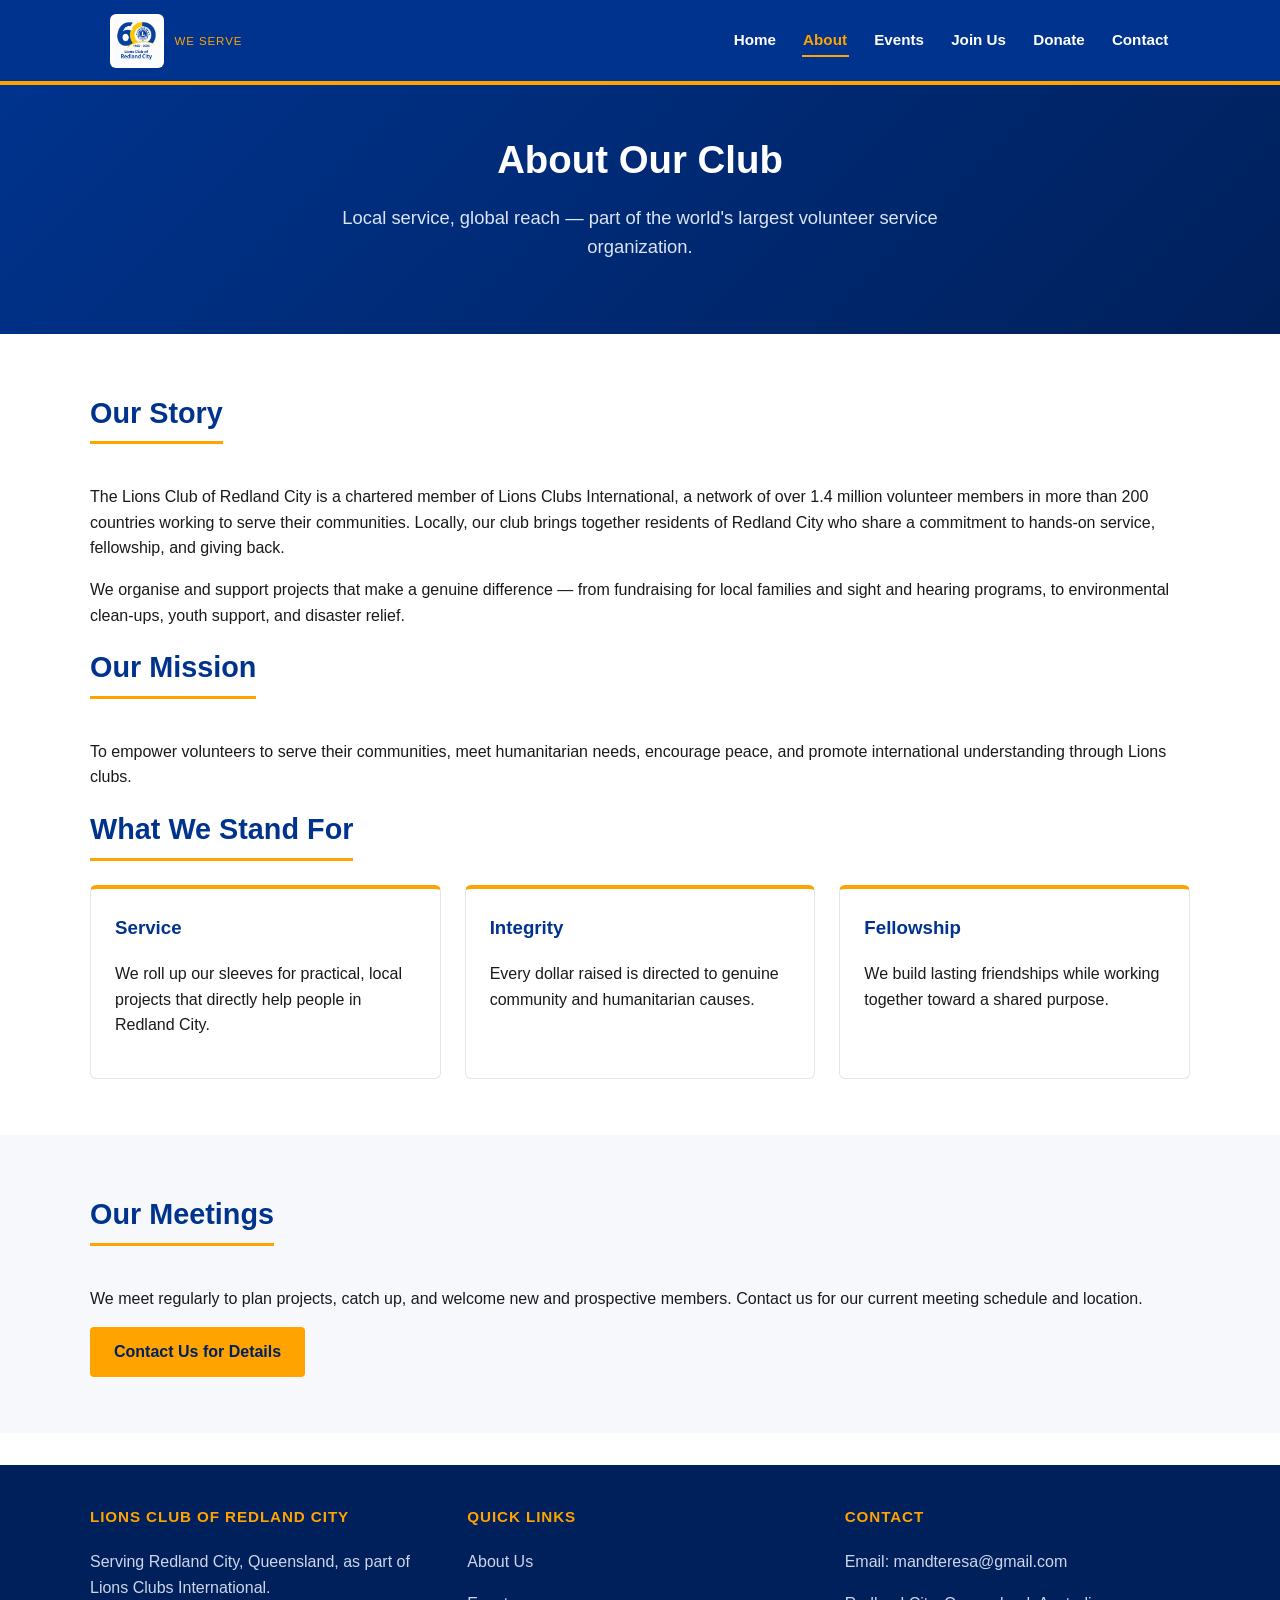
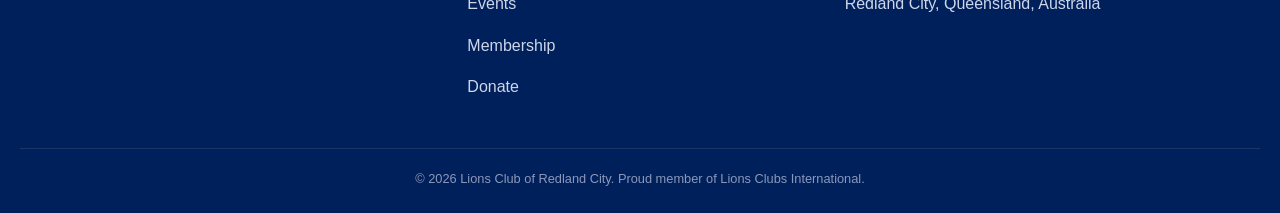
==== about.html @ f7e5eb37 "Initial Lions Club of Redland City website" ====
<!DOCTYPE html>
<html lang="en">
<head>
<meta charset="UTF-8">
<meta name="viewport" content="width=device-width, initial-scale=1.0">
<title>About Us — Lions Club of Redland City</title>
<meta name="description" content="Learn about the Lions Club of Redland City, our history, mission, and the causes we support.">
<link rel="icon" href="images/lions-logo.png">
<link rel="stylesheet" href="css/style.css">
</head>
<body>

<header class="site-header">
  <div class="header-inner">
    <a href="index.html" class="brand">
      <img src="images/lions-logo.png" alt="Lions Club of Redland City — 60th Anniversary 1966-2026" class="brand-logo">
      <span class="brand-text">
        <span class="club-tagline">We Serve</span>
      </span>
    </a>
    <button class="nav-toggle" aria-label="Toggle navigation" aria-expanded="false">&#9776;</button>
    <nav class="main-nav">
      <ul>
        <li><a href="index.html">Home</a></li>
        <li><a href="about.html" class="active">About</a></li>
        <li><a href="events.html">Events</a></li>
        <li><a href="membership.html">Join Us</a></li>
        <li><a href="donate.html">Donate</a></li>
        <li><a href="contact.html">Contact</a></li>
      </ul>
    </nav>
  </div>
</header>

<section class="hero" style="padding: 2.75rem 1.25rem;">
  <h1>About Our Club</h1>
  <p>Local service, global reach — part of the world's largest volunteer service organization.</p>
</section>

<section>
  <div class="section-inner">
    <h2 class="section-title">Our Story</h2>
    <p>The Lions Club of Redland City is a chartered member of Lions Clubs International, a network of over 1.4 million volunteer members in more than 200 countries working to serve their communities. Locally, our club brings together residents of Redland City who share a commitment to hands-on service, fellowship, and giving back.</p>
    <p>We organise and support projects that make a genuine difference — from fundraising for local families and sight and hearing programs, to environmental clean-ups, youth support, and disaster relief.</p>

    <h2 class="section-title">Our Mission</h2>
    <p>To empower volunteers to serve their communities, meet humanitarian needs, encourage peace, and promote international understanding through Lions clubs.</p>

    <h2 class="section-title">What We Stand For</h2>
    <div class="grid">
      <div class="card">
        <h3>Service</h3>
        <p>We roll up our sleeves for practical, local projects that directly help people in Redland City.</p>
      </div>
      <div class="card">
        <h3>Integrity</h3>
        <p>Every dollar raised is directed to genuine community and humanitarian causes.</p>
      </div>
      <div class="card">
        <h3>Fellowship</h3>
        <p>We build lasting friendships while working together toward a shared purpose.</p>
      </div>
    </div>
  </div>
</section>

<section class="soft">
  <div class="section-inner">
    <h2 class="section-title">Our Meetings</h2>
    <p>We meet regularly to plan projects, catch up, and welcome new and prospective members. Contact us for our current meeting schedule and location.</p>
    <a href="contact.html" class="btn">Contact Us for Details</a>
  </div>
</section>

<footer class="site-footer">
  <div class="footer-inner">
    <div>
      <h4>Lions Club of Redland City</h4>
      <p>Serving Redland City, Queensland, as part of Lions Clubs International.</p>
    </div>
    <div>
      <h4>Quick Links</h4>
      <p><a href="about.html">About Us</a></p>
      <p><a href="events.html">Events</a></p>
      <p><a href="membership.html">Membership</a></p>
      <p><a href="donate.html">Donate</a></p>
    </div>
    <div>
      <h4>Contact</h4>
      <p>Email: <a href="mailto:mandteresa@gmail.com">mandteresa@gmail.com</a></p>
      <p>Redland City, Queensland, Australia</p>
    </div>
  </div>
  <div class="footer-bottom">
    &copy; <span id="current-year"></span> Lions Club of Redland City. Proud member of Lions Clubs International.
  </div>
</footer>

<script src="js/script.js"></script>
</body>
</html>
---- css/style.css ----
/* Lions Club of Redland City — brand palette
   Gold:  #FFA300  (Lions gold)
   Blue:  #00338D  (Lions blue)
   Navy:  #00205B  (deep accent)
*/

:root {
  --lions-gold: #FFA300;
  --lions-gold-dark: #E08E00;
  --lions-blue: #00338D;
  --lions-navy: #00205B;
  --ink: #1a1a1a;
  --paper: #ffffff;
  --paper-soft: #f7f8fb;
  --border: #e2e5ec;
  --max-width: 1100px;
}

* { box-sizing: border-box; }

body {
  margin: 0;
  font-family: "Segoe UI", Roboto, Helvetica, Arial, sans-serif;
  color: var(--ink);
  background: var(--paper);
  line-height: 1.6;
}

img { max-width: 100%; display: block; }

a { color: var(--lions-blue); text-decoration: none; }
a:hover { text-decoration: underline; }

.container {
  max-width: var(--max-width);
  margin: 0 auto;
  padding: 0 1.25rem;
}

/* Header / nav */
header.site-header {
  background: var(--lions-blue);
  border-bottom: 4px solid var(--lions-gold);
}

.header-inner {
  display: flex;
  align-items: center;
  justify-content: space-between;
  padding: 0.85rem 1.25rem;
  max-width: var(--max-width);
  margin: 0 auto;
}

.brand {
  display: flex;
  align-items: center;
  gap: 0.65rem;
  color: #fff;
}

.brand:hover { text-decoration: none; }

.brand-emblem {
  width: 44px;
  height: 44px;
  flex-shrink: 0;
}

.brand-logo {
  height: 54px;
  width: 54px;
  flex-shrink: 0;
  background: #fff;
  border-radius: 6px;
  padding: 3px;
  object-fit: contain;
}

.hero-logo {
  height: 140px;
  width: 140px;
  object-fit: contain;
  background: #fff;
  border-radius: 14px;
  padding: 14px;
  margin: 0 auto 1.25rem;
  display: block;
  box-shadow: 0 6px 20px rgba(0,0,0,0.28);
}

.brand-text {
  line-height: 1.15;
}

.brand-text .club-name {
  font-weight: 700;
  font-size: 1.05rem;
  letter-spacing: 0.02em;
  color: #fff;
}

.brand-text .club-tagline {
  font-size: 0.72rem;
  color: var(--lions-gold);
  text-transform: uppercase;
  letter-spacing: 0.08em;
}

nav.main-nav ul {
  list-style: none;
  display: flex;
  gap: 1.5rem;
  margin: 0;
  padding: 0;
}

nav.main-nav a {
  color: #fff;
  font-weight: 600;
  font-size: 0.95rem;
  padding: 0.4rem 0.1rem;
  border-bottom: 2px solid transparent;
}

nav.main-nav a:hover,
nav.main-nav a.active {
  color: var(--lions-gold);
  text-decoration: none;
  border-bottom-color: var(--lions-gold);
}

.nav-toggle {
  display: none;
  background: none;
  border: 2px solid var(--lions-gold);
  color: var(--lions-gold);
  font-size: 1.3rem;
  padding: 0.3rem 0.6rem;
  border-radius: 4px;
  cursor: pointer;
}

/* Hero */
.hero {
  background: linear-gradient(135deg, var(--lions-blue) 0%, var(--lions-navy) 100%);
  color: #fff;
  padding: 4rem 1.25rem;
  text-align: center;
}

.hero h1 {
  font-size: 2.4rem;
  margin: 0 0 0.75rem;
}

.hero p {
  font-size: 1.15rem;
  max-width: 640px;
  margin: 0 auto 1.75rem;
  color: #dce4f5;
}

.hero .motto {
  color: var(--lions-gold);
  font-weight: 700;
  letter-spacing: 0.08em;
  text-transform: uppercase;
  font-size: 0.85rem;
  margin-bottom: 0.75rem;
}

/* Buttons */
.btn {
  display: inline-block;
  background: var(--lions-gold);
  color: var(--lions-navy);
  font-weight: 700;
  padding: 0.75rem 1.5rem;
  border-radius: 4px;
  border: none;
  cursor: pointer;
  font-size: 1rem;
}

.btn:hover {
  background: var(--lions-gold-dark);
  text-decoration: none;
}

.btn-outline {
  background: transparent;
  border: 2px solid var(--lions-gold);
  color: var(--lions-gold);
}

.btn-outline:hover {
  background: var(--lions-gold);
  color: var(--lions-navy);
}

.btn-row {
  display: flex;
  gap: 1rem;
  justify-content: center;
  flex-wrap: wrap;
}

/* Sections */
section {
  padding: 3.5rem 1.25rem;
}

section.soft { background: var(--paper-soft); }

.section-inner {
  max-width: var(--max-width);
  margin: 0 auto;
}

h2.section-title {
  color: var(--lions-blue);
  font-size: 1.8rem;
  margin-top: 0;
  border-bottom: 3px solid var(--lions-gold);
  display: inline-block;
  padding-bottom: 0.35rem;
  margin-bottom: 1.5rem;
}

/* Cards / grid */
.grid {
  display: grid;
  grid-template-columns: repeat(auto-fit, minmax(240px, 1fr));
  gap: 1.5rem;
}

.card {
  background: #fff;
  border: 1px solid var(--border);
  border-top: 4px solid var(--lions-gold);
  border-radius: 6px;
  padding: 1.5rem;
}

.card h3 {
  color: var(--lions-blue);
  margin-top: 0;
}

/* Stats strip */
.stats {
  display: flex;
  flex-wrap: wrap;
  justify-content: center;
  gap: 2.5rem;
  text-align: center;
}

.stats .stat strong {
  display: block;
  font-size: 2rem;
  color: var(--lions-gold);
}

.stats {
  background: var(--lions-navy);
  color: #fff;
  padding: 2.5rem 1.25rem;
}

/* Tables (events) */
table.events-table {
  width: 100%;
  border-collapse: collapse;
  background: #fff;
}

table.events-table th,
table.events-table td {
  text-align: left;
  padding: 0.85rem 1rem;
  border-bottom: 1px solid var(--border);
}

table.events-table th {
  background: var(--lions-blue);
  color: #fff;
}

table.events-table tr:hover td { background: var(--paper-soft); }

/* Forms */
form.contact-form {
  display: grid;
  gap: 1rem;
  max-width: 560px;
}

form.contact-form label {
  font-weight: 600;
  font-size: 0.9rem;
  display: block;
  margin-bottom: 0.3rem;
}

form.contact-form input,
form.contact-form textarea {
  width: 100%;
  padding: 0.65rem 0.75rem;
  border: 1px solid var(--border);
  border-radius: 4px;
  font-family: inherit;
  font-size: 1rem;
}

form.contact-form textarea { min-height: 140px; resize: vertical; }

.note {
  background: #fff7e6;
  border-left: 4px solid var(--lions-gold);
  padding: 0.9rem 1.1rem;
  font-size: 0.92rem;
  margin: 1.5rem 0;
}

/* Footer */
footer.site-footer {
  background: var(--lions-navy);
  color: #cdd6ea;
  padding: 2.5rem 1.25rem 1.5rem;
  margin-top: 2rem;
}

.footer-inner {
  max-width: var(--max-width);
  margin: 0 auto;
  display: grid;
  grid-template-columns: repeat(auto-fit, minmax(200px, 1fr));
  gap: 2rem;
}

.footer-inner h4 {
  color: var(--lions-gold);
  margin-top: 0;
  font-size: 0.95rem;
  text-transform: uppercase;
  letter-spacing: 0.06em;
}

.footer-inner a { color: #cdd6ea; }
.footer-inner a:hover { color: var(--lions-gold); }

.footer-bottom {
  text-align: center;
  font-size: 0.8rem;
  color: #8b98bb;
  margin-top: 2rem;
  border-top: 1px solid #1c3566;
  padding-top: 1.25rem;
}

/* Responsive nav */
@media (max-width: 760px) {
  .nav-toggle { display: inline-block; }

  nav.main-nav {
    display: none;
    width: 100%;
  }

  nav.main-nav.open { display: block; }

  nav.main-nav ul {
    flex-direction: column;
    gap: 0;
    padding: 0.5rem 0 1rem;
  }

  nav.main-nav li { border-top: 1px solid rgba(255,255,255,0.15); }
  nav.main-nav a { display: block; padding: 0.7rem 0.25rem; }

  .header-inner { flex-wrap: wrap; }

  .hero h1 { font-size: 1.8rem; }
}
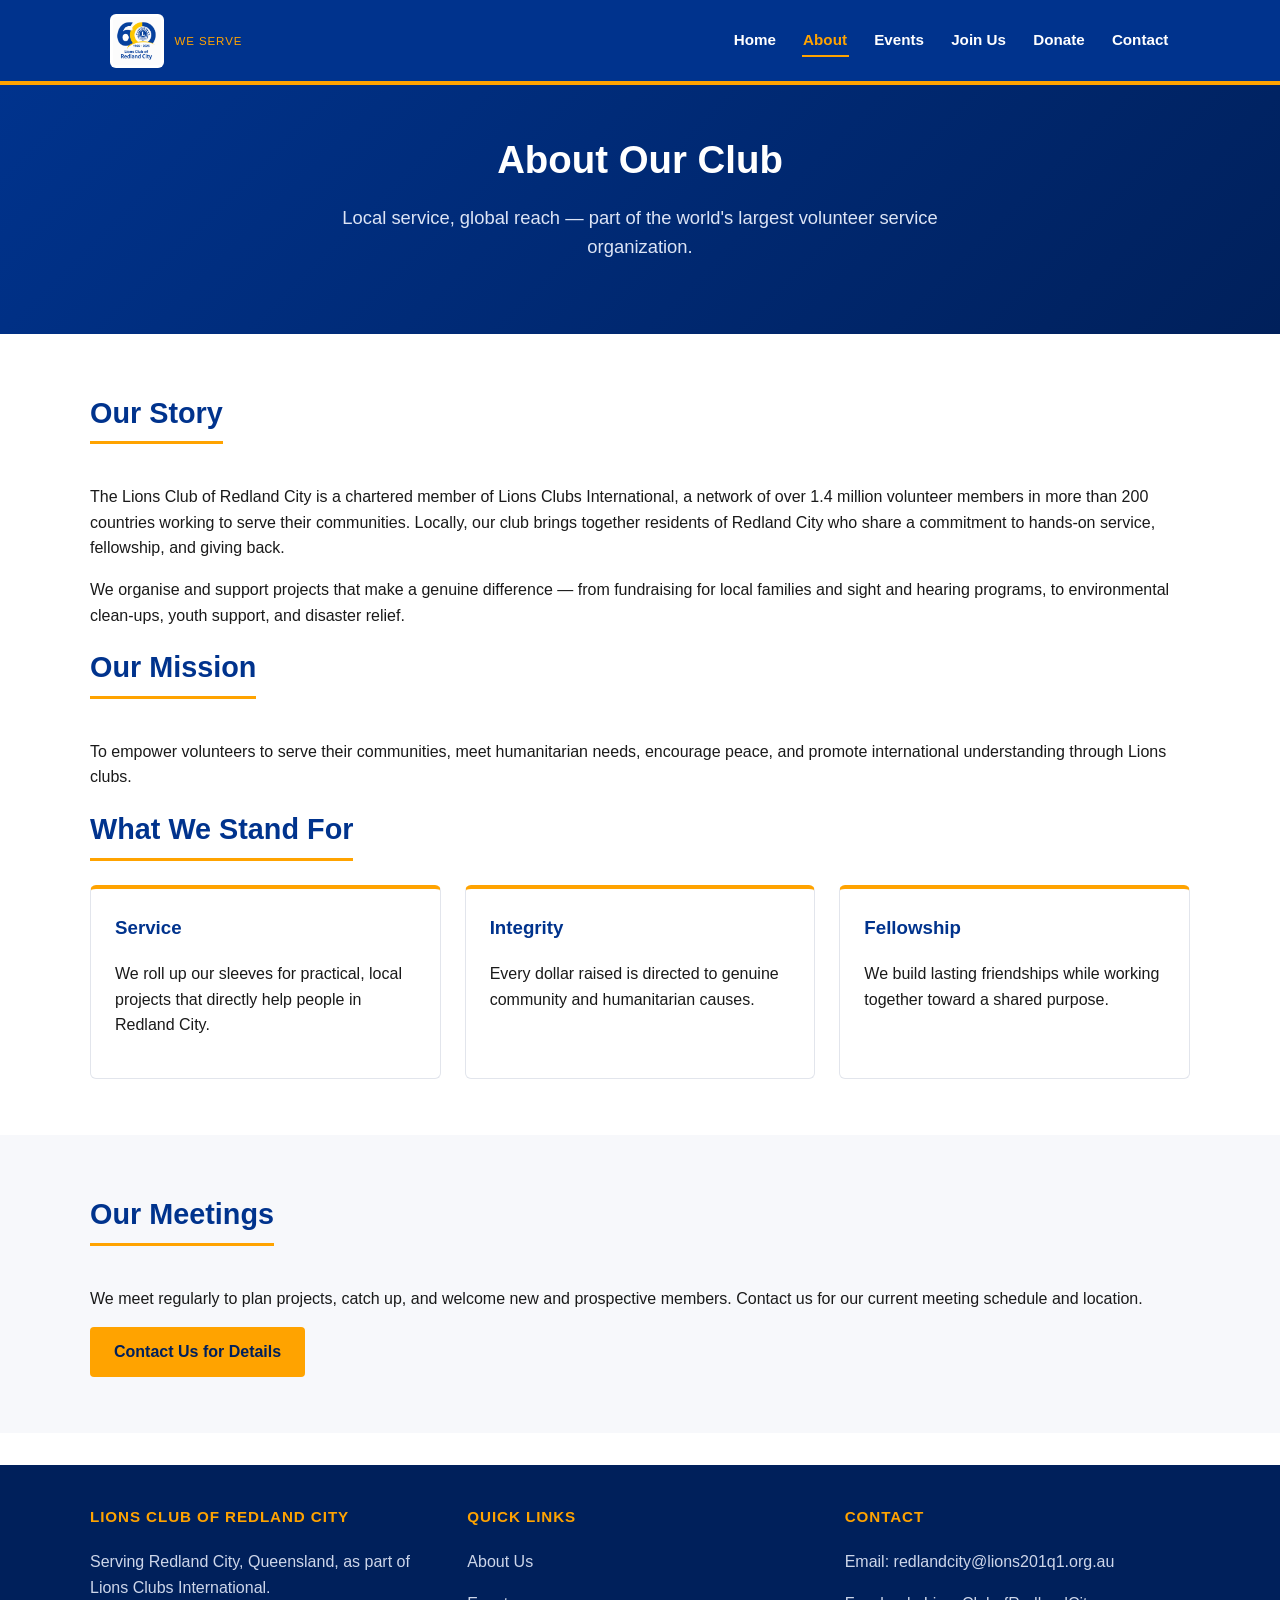
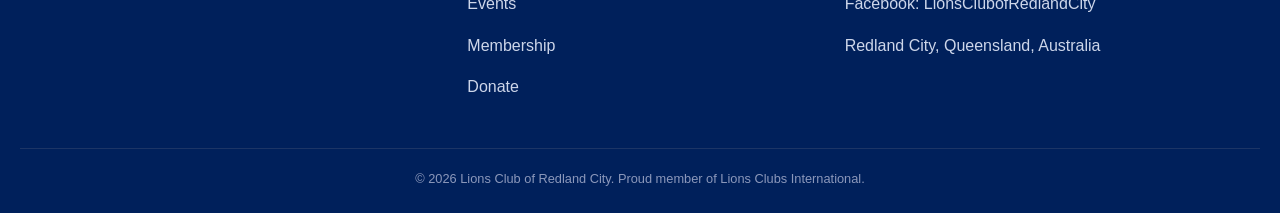
==== commit ea507540: "Update contact email to club address and add Facebook link" ====
--- a/about.html
+++ b/about.html
@@ -87,7 +87,8 @@
     </div>
     <div>
       <h4>Contact</h4>
-      <p>Email: <a href="mailto:mandteresa@gmail.com">mandteresa@gmail.com</a></p>
+      <p>Email: <a href="mailto:redlandcity@lions201q1.org.au">redlandcity@lions201q1.org.au</a></p>
+      <p>Facebook: <a href="https://www.facebook.com/LionsClubofRedlandCity/" target="_blank" rel="noopener">LionsClubofRedlandCity</a></p>
       <p>Redland City, Queensland, Australia</p>
     </div>
   </div>
--- a/css/style.css
+++ b/css/style.css
@@ -269,6 +269,41 @@
   padding: 2.5rem 1.25rem;
 }
 
+/* Photo gallery */
+.photo-grid {
+  display: grid;
+  grid-template-columns: repeat(auto-fit, minmax(260px, 1fr));
+  gap: 1.5rem;
+}
+
+.photo-card {
+  background: #fff;
+  border: 1px solid var(--border);
+  border-radius: 6px;
+  overflow: hidden;
+}
+
+.photo-card img {
+  width: 100%;
+  height: 220px;
+  object-fit: cover;
+}
+
+.photo-card figcaption {
+  padding: 0.85rem 1rem;
+  font-size: 0.9rem;
+  color: var(--ink);
+}
+
+.photo-card figcaption .credit {
+  display: block;
+  font-size: 0.75rem;
+  color: #6b7280;
+  margin-top: 0.25rem;
+}
+
+.photo-card figcaption .credit a { color: #6b7280; }
+
 /* Tables (events) */
 table.events-table {
   width: 100%;
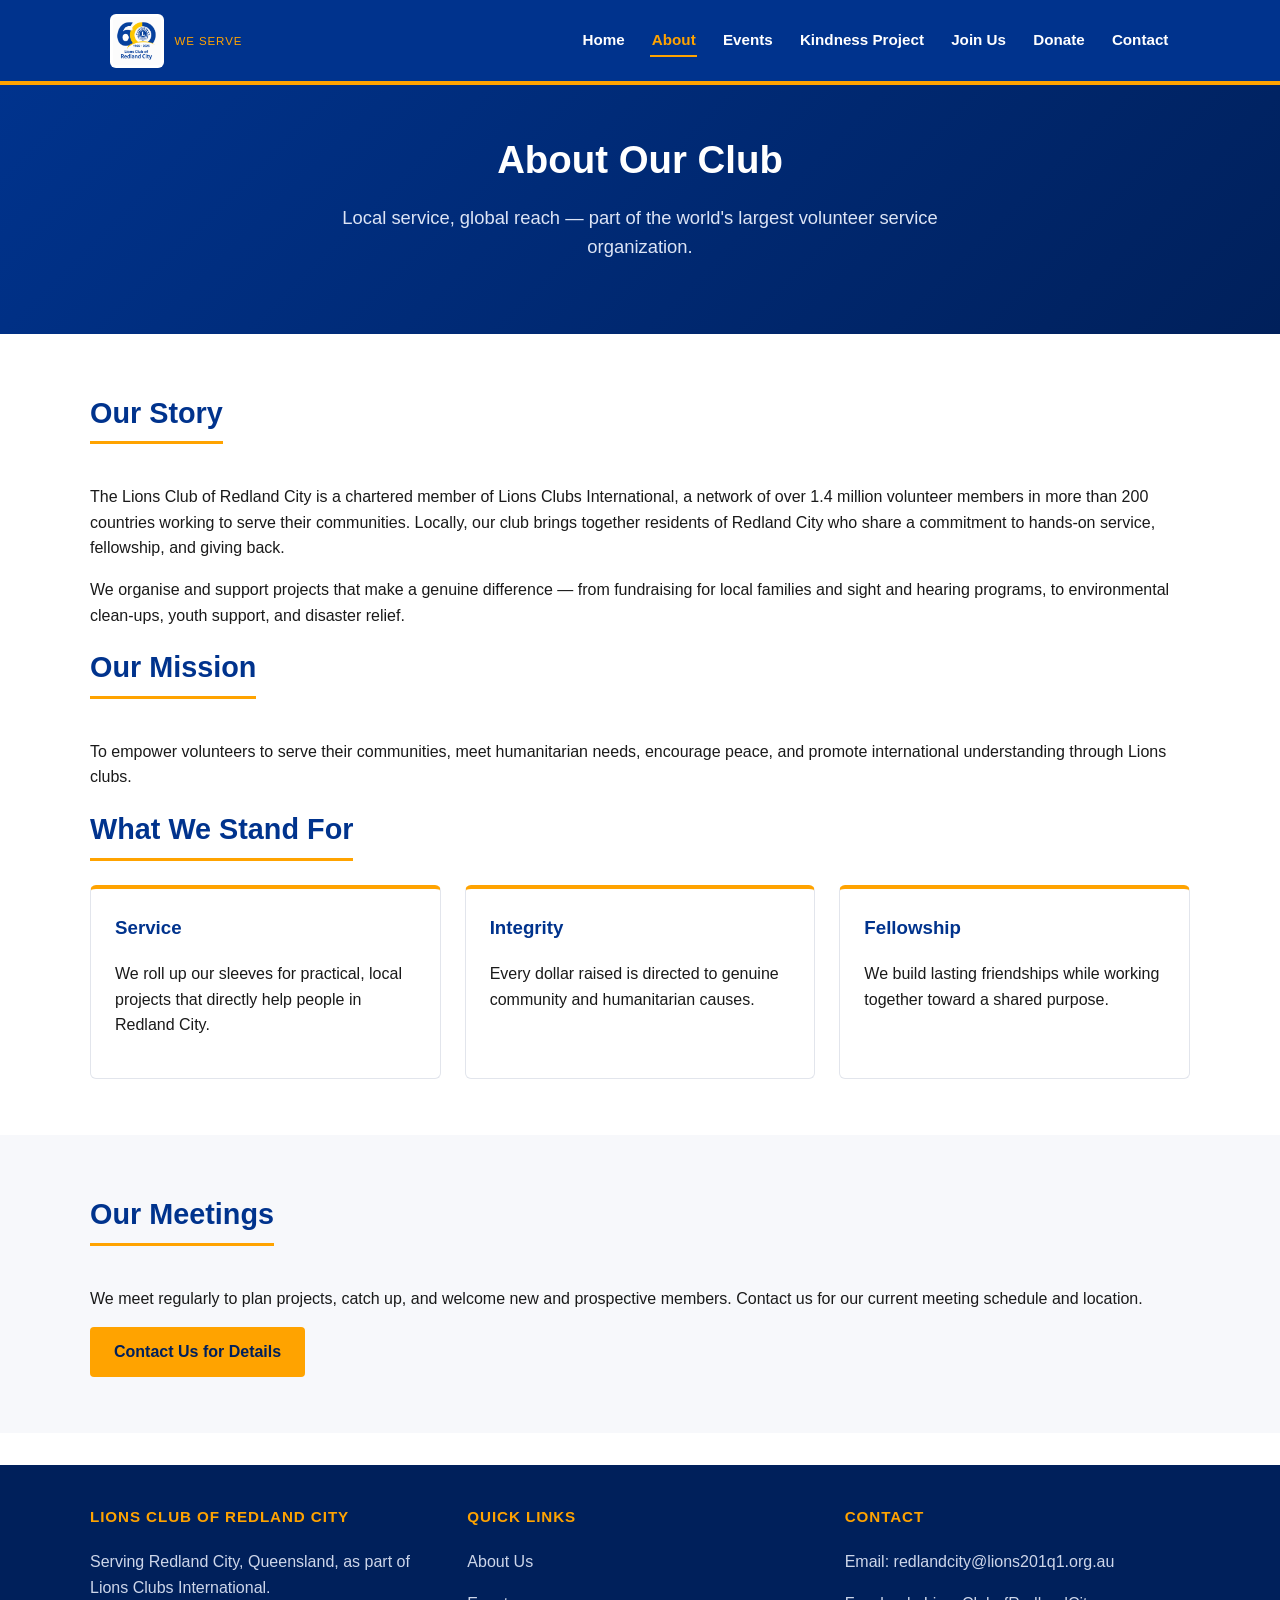
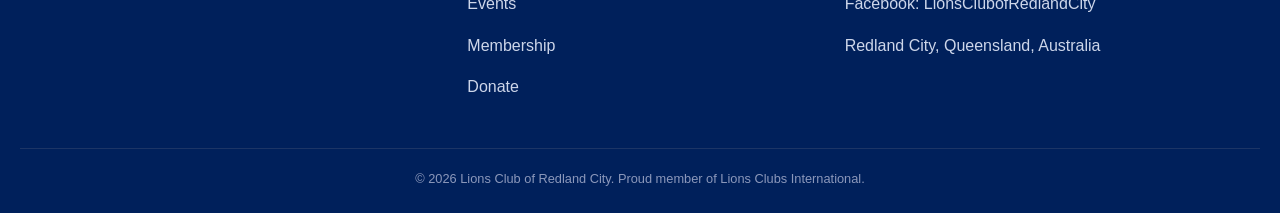
==== commit c7d7feee: "Add Redlands Kindness Project page with nomination form" ====
--- a/about.html
+++ b/about.html
@@ -24,6 +24,7 @@
         <li><a href="index.html">Home</a></li>
         <li><a href="about.html" class="active">About</a></li>
         <li><a href="events.html">Events</a></li>
+        <li><a href="kindness-project.html">Kindness Project</a></li>
         <li><a href="membership.html">Join Us</a></li>
         <li><a href="donate.html">Donate</a></li>
         <li><a href="contact.html">Contact</a></li>
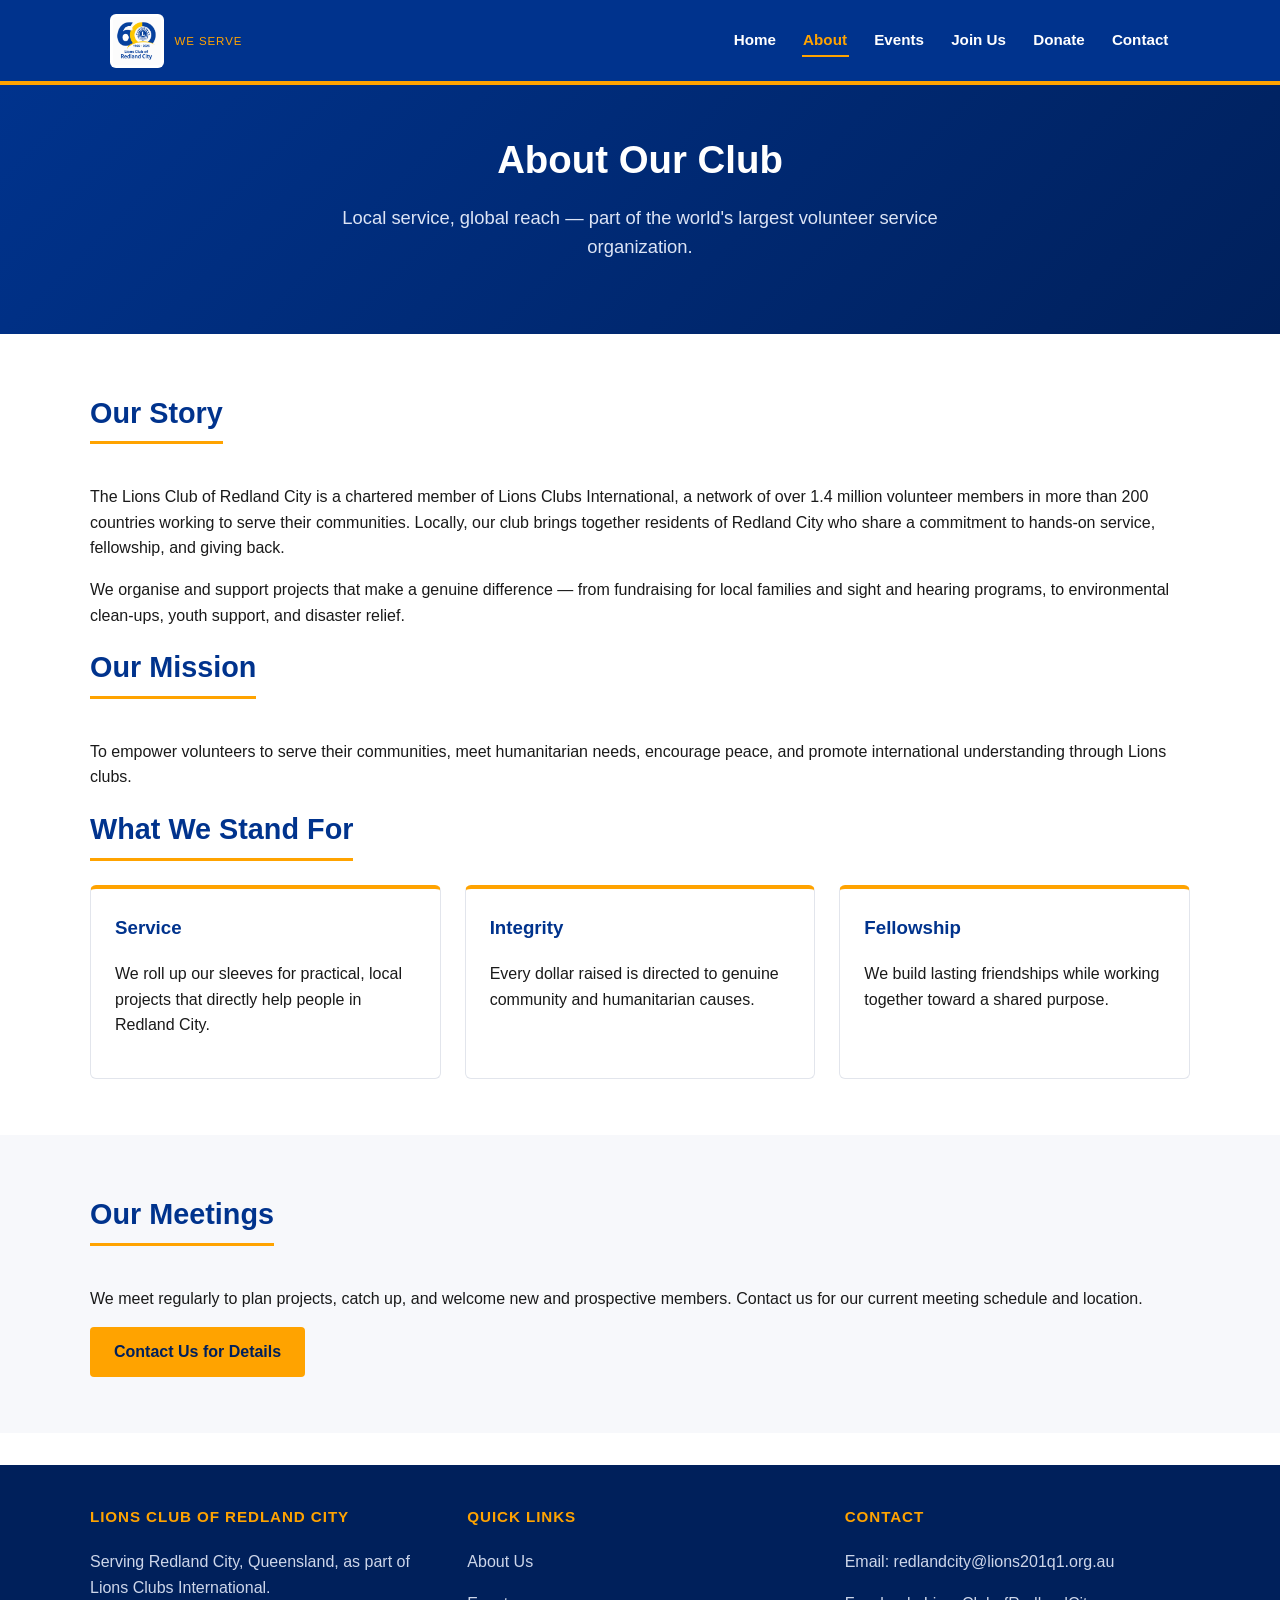
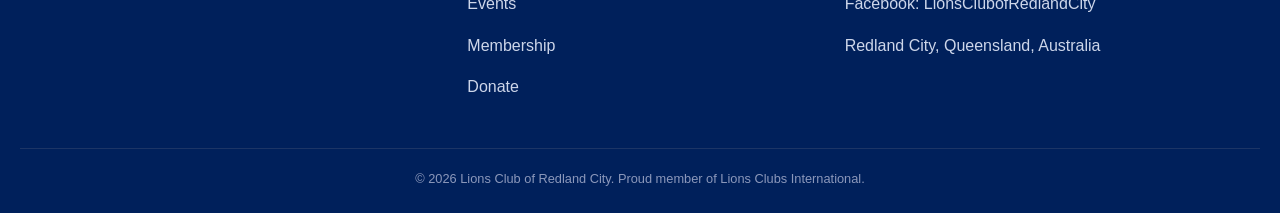
==== commit 8efd8ad2: "Hide Kindness Project page from navigation and homepage Links commented out (easy to restore); page " ====
--- a/about.html
+++ b/about.html
@@ -24,7 +24,7 @@
         <li><a href="index.html">Home</a></li>
         <li><a href="about.html" class="active">About</a></li>
         <li><a href="events.html">Events</a></li>
-        <li><a href="kindness-project.html">Kindness Project</a></li>
+        <!-- HIDDEN: <li><a href="kindness-project.html">Kindness Project</a></li> -->
         <li><a href="membership.html">Join Us</a></li>
         <li><a href="donate.html">Donate</a></li>
         <li><a href="contact.html">Contact</a></li>
--- a/css/style.css
+++ b/css/style.css
@@ -145,8 +145,30 @@
 .hero {
   background: linear-gradient(135deg, var(--lions-blue) 0%, var(--lions-navy) 100%);
   color: #fff;
-  padding: 4rem 1.25rem;
+  padding: 2.5rem 1.25rem;
   text-align: center;
+}
+
+.hero-banner {
+  display: block;
+  width: 100%;
+  max-width: 1000px;
+  height: auto;
+  margin: 0 auto;
+  border-radius: 10px;
+  box-shadow: 0 8px 30px rgba(0,0,0,0.3);
+}
+
+.sr-only {
+  position: absolute;
+  width: 1px;
+  height: 1px;
+  padding: 0;
+  margin: -1px;
+  overflow: hidden;
+  clip: rect(0, 0, 0, 0);
+  white-space: nowrap;
+  border: 0;
 }
 
 .hero h1 {
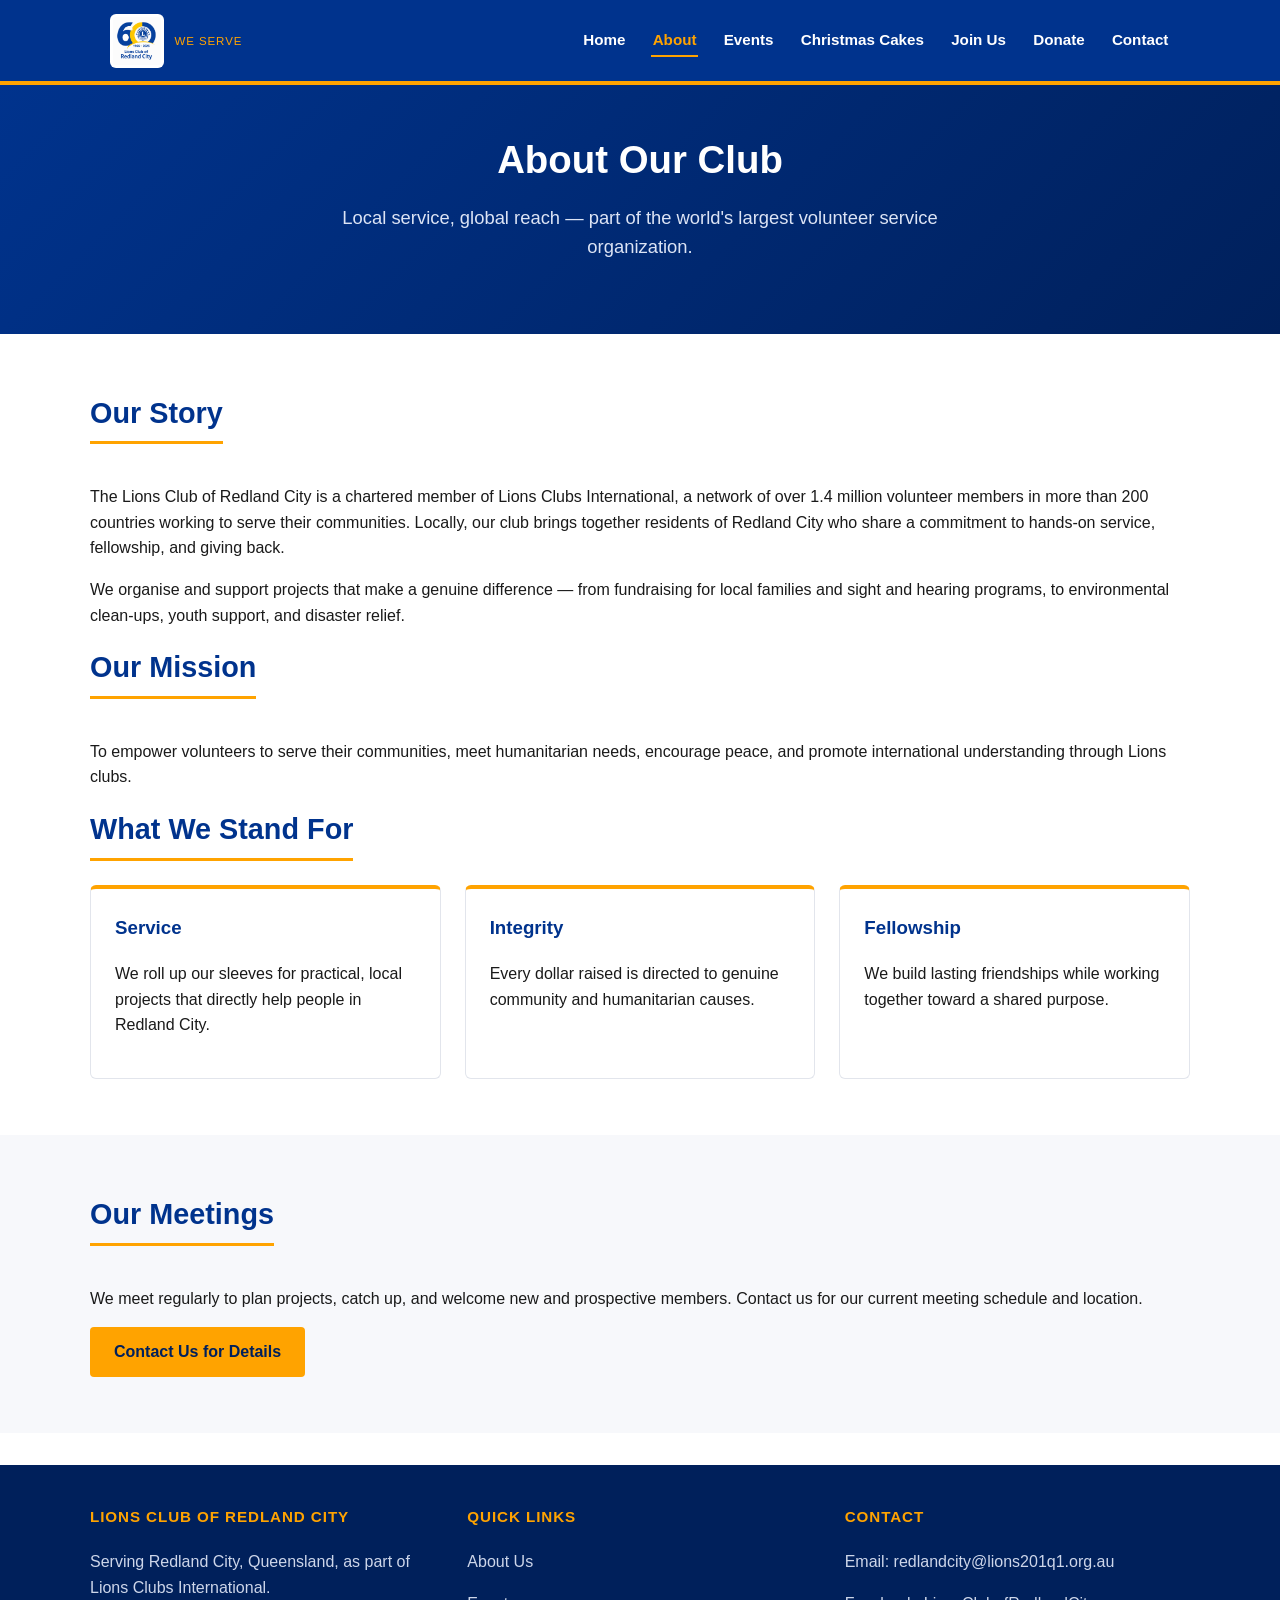
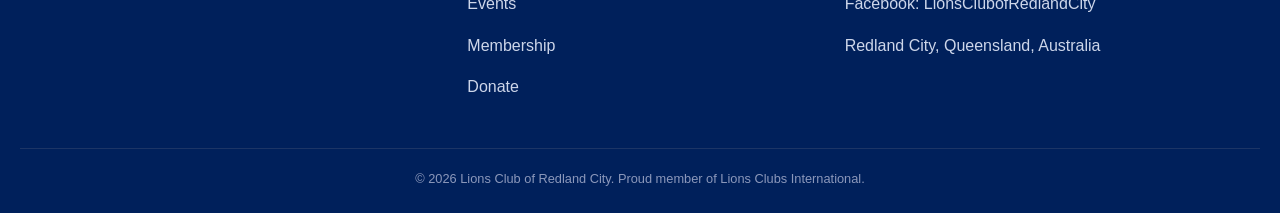
==== commit 356fa34c: "Add Christmas Cakes page and menu link New festive page for the 1kg Christmas Cake ($17) and 80g min" ====
--- a/about.html
+++ b/about.html
@@ -25,6 +25,7 @@
         <li><a href="about.html" class="active">About</a></li>
         <li><a href="events.html">Events</a></li>
         <!-- HIDDEN: <li><a href="kindness-project.html">Kindness Project</a></li> -->
+        <li><a href="christmas-cakes.html">Christmas Cakes</a></li>
         <li><a href="membership.html">Join Us</a></li>
         <li><a href="donate.html">Donate</a></li>
         <li><a href="contact.html">Contact</a></li>
